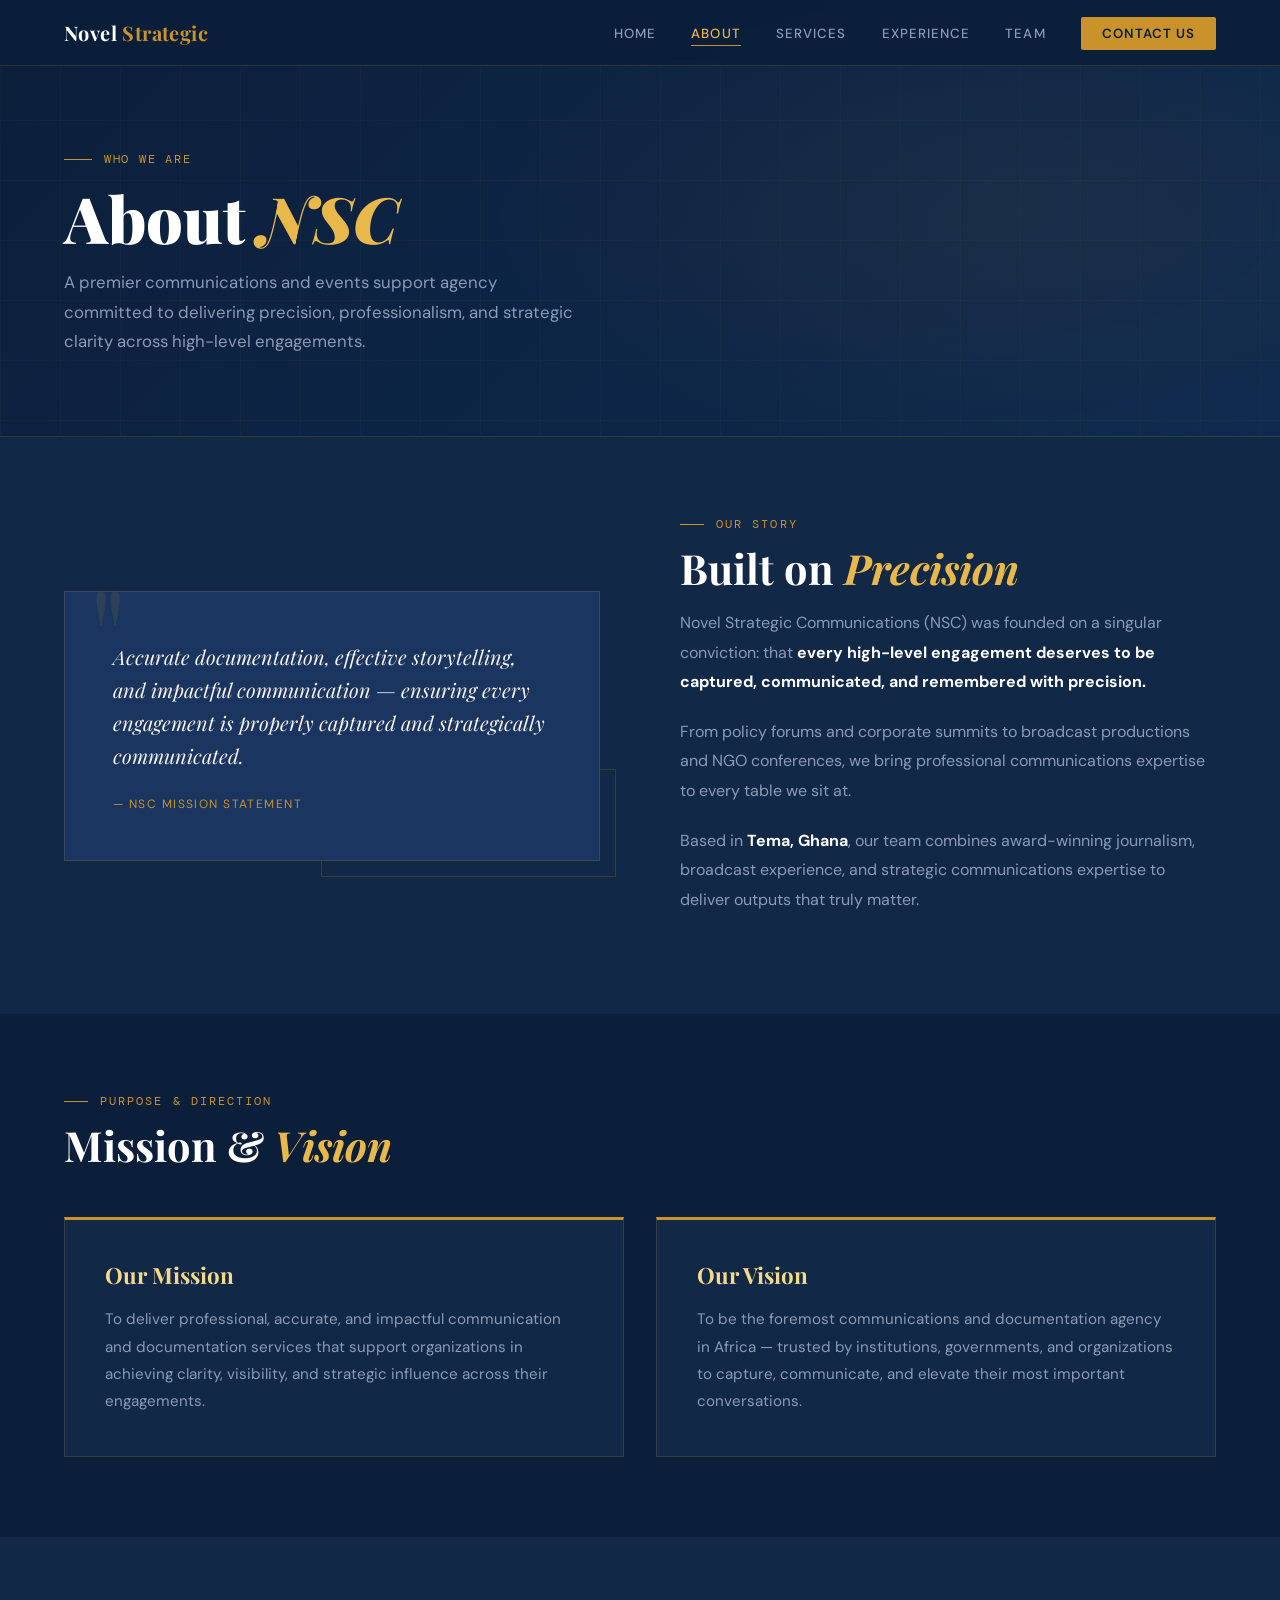
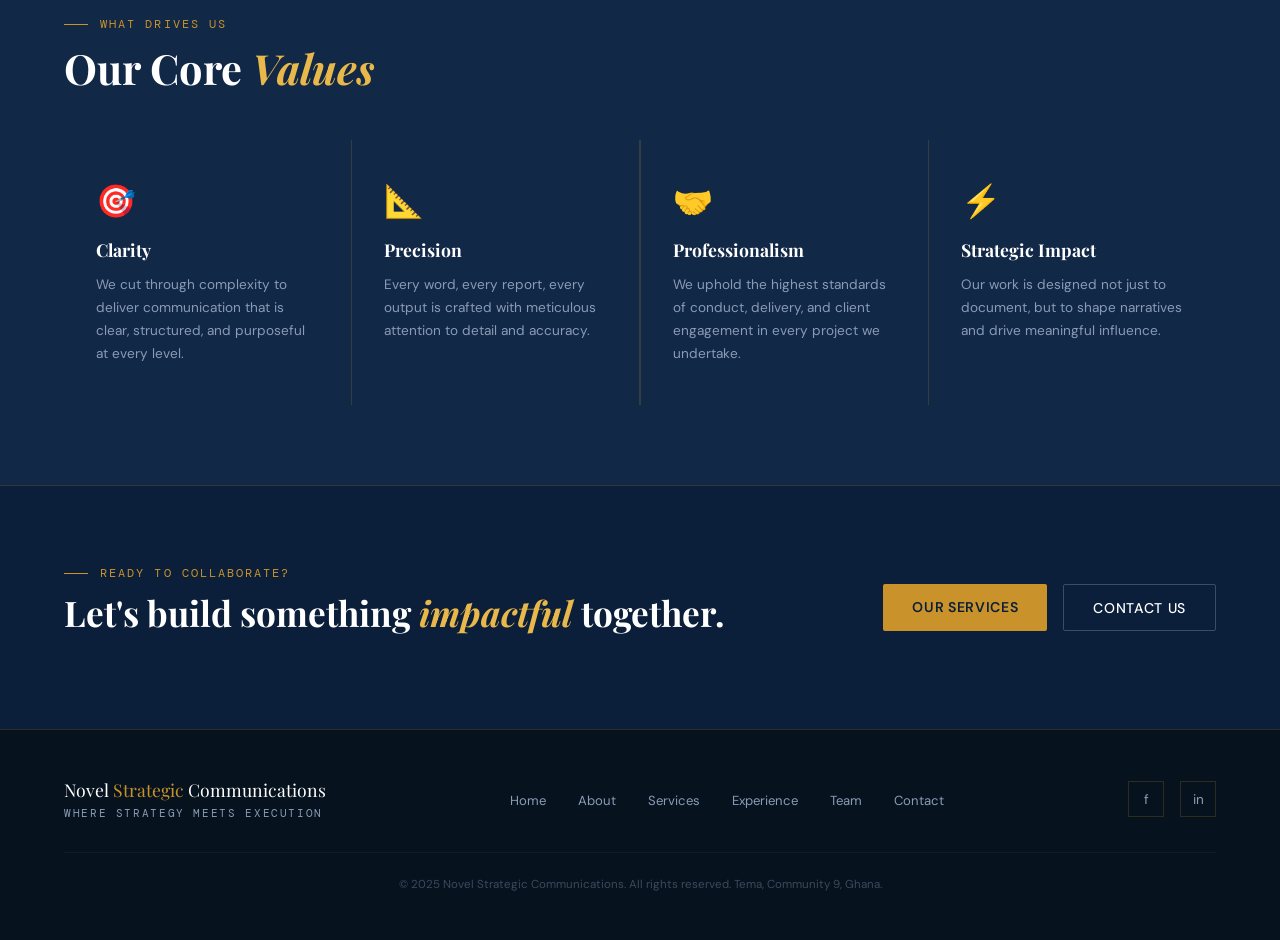
==== about.html @ 2bc81685 "Add files via upload" ====
<!DOCTYPE html>
<html lang="en">
<head>
  <meta charset="UTF-8"/>
  <meta name="viewport" content="width=device-width, initial-scale=1.0"/>
  <title>About – Novel Strategic Communications</title>
  <link rel="stylesheet" href="shared.css"/>
  <style>
    .about-body { background: var(--navy); }

    /* Mission / Story */
    .story-section { padding: 5rem 5%; background: var(--navy-mid); }
    .story-grid {
      display: grid; grid-template-columns: 1fr 1fr; gap: 5rem; align-items: center;
    }
    .story-visual {
      position: relative;
    }
    .story-box {
      background: var(--navy-light);
      border: 1px solid var(--border);
      padding: 3rem; position: relative;
    }
    .story-box::before {
      content: '"'; font-family: 'Playfair Display', serif;
      font-size: 8rem; color: var(--gold); opacity: 0.12;
      position: absolute; top: -1.5rem; left: 1.5rem; line-height: 1;
    }
    .story-quote {
      font-family: 'Playfair Display', serif; font-size: 1.25rem;
      font-style: italic; line-height: 1.65; color: var(--cream); margin-bottom: 1.5rem;
    }
    .story-attr { font-size: 0.75rem; color: var(--gold); letter-spacing: 0.12em; text-transform: uppercase; }
    .story-accent {
      position: absolute; bottom: -1rem; right: -1rem;
      width: 55%; height: 40%; border: 1px solid rgba(201,146,42,0.2); z-index: -1;
    }
    .story-text p { color: var(--text-muted); line-height: 1.85; margin-bottom: 1.25rem; font-size: 1rem; }
    .story-text p strong { color: var(--white); }

    /* Mission / Vision cards */
    .mv-section { padding: 5rem 5%; background: var(--navy); }
    .mv-grid { display: grid; grid-template-columns: 1fr 1fr; gap: 2rem; margin-top: 3rem; }
    .mv-card {
      background: var(--navy-mid); border: 1px solid var(--border);
      border-top: 3px solid var(--gold); padding: 2.5rem;
    }
    .mv-card h3 {
      font-family: 'Playfair Display', serif; font-size: 1.4rem;
      color: var(--gold-pale); margin-bottom: 1rem;
    }
    .mv-card p { font-size: 0.95rem; color: var(--text-muted); line-height: 1.8; }

    /* Values */
    .values-section { padding: 5rem 5%; background: var(--navy-mid); }
    .values-grid {
      display: grid; grid-template-columns: repeat(4, 1fr); gap: 1.5px;
      background: var(--border); margin-top: 3rem;
    }
    .value-card {
      background: var(--navy-mid); padding: 2.5rem 2rem;
      transition: background 0.3s; position: relative; overflow: hidden;
    }
    .value-card::after {
      content: ''; position: absolute; bottom: 0; left: 0;
      width: 0; height: 2px; background: var(--gold); transition: width 0.4s;
    }
    .value-card:hover { background: var(--navy-light); }
    .value-card:hover::after { width: 100%; }
    .value-icon { font-size: 2rem; margin-bottom: 1rem; }
    .value-title {
      font-family: 'Playfair Display', serif; font-size: 1.1rem;
      font-weight: 700; margin-bottom: 0.75rem;
    }
    .value-desc { font-size: 0.85rem; color: var(--text-muted); line-height: 1.7; }

    /* CTA */
    .about-cta {
      padding: 5rem 5%; background: var(--navy);
      display: flex; align-items: center; justify-content: space-between;
      flex-wrap: wrap; gap: 2rem;
      border-top: 1px solid var(--border);
    }
    .about-cta h2 { font-family: 'Playfair Display', serif; font-size: clamp(1.6rem, 3vw, 2.2rem); }

    @media (max-width: 900px) {
      .story-grid, .mv-grid { grid-template-columns: 1fr; gap: 3rem; }
      .values-grid { grid-template-columns: 1fr 1fr; }
    }
    @media (max-width: 600px) {
      .values-grid { grid-template-columns: 1fr; }
    }
  </style>
</head>
<body class="about-body">

<nav id="navbar">
  <a href="index.html" class="nav-logo">Novel <span>Strategic</span></a>
  <ul class="nav-links" id="navLinks">
    <li><a href="index.html">Home</a></li>
    <li><a href="about.html">About</a></li>
    <li><a href="services.html">Services</a></li>
    <li><a href="experience.html">Experience</a></li>
    <li><a href="team.html">Team</a></li>
    <li><a href="contact.html" class="nav-cta">Contact Us</a></li>
  </ul>
  <div class="hamburger" id="hamburger" onclick="toggleMenu()">
    <span></span><span></span><span></span>
  </div>
</nav>

<div class="page-banner">
  <div class="page-banner-grid"></div>
  <div class="page-banner-inner">
    <div class="page-eyebrow">Who We Are</div>
    <h1>About <em>NSC</em></h1>
    <p>A premier communications and events support agency committed to delivering precision, professionalism, and strategic clarity across high-level engagements.</p>
  </div>
</div>

<!-- STORY -->
<div class="story-section">
  <div class="story-grid reveal">
    <div class="story-visual">
      <div class="story-box">
        <p class="story-quote">Accurate documentation, effective storytelling, and impactful communication — ensuring every engagement is properly captured and strategically communicated.</p>
        <div class="story-attr">— NSC Mission Statement</div>
      </div>
      <div class="story-accent"></div>
    </div>
    <div class="story-text">
      <div class="section-label">Our Story</div>
      <h2>Built on <em>Precision</em></h2>
      <p>Novel Strategic Communications (NSC) was founded on a singular conviction: that <strong>every high-level engagement deserves to be captured, communicated, and remembered with precision.</strong></p>
      <p>From policy forums and corporate summits to broadcast productions and NGO conferences, we bring professional communications expertise to every table we sit at.</p>
      <p>Based in <strong>Tema, Ghana</strong>, our team combines award-winning journalism, broadcast experience, and strategic communications expertise to deliver outputs that truly matter.</p>
    </div>
  </div>
</div>

<!-- MISSION / VISION -->
<div class="mv-section">
  <div class="reveal">
    <div class="section-label">Purpose & Direction</div>
    <h2>Mission &amp; <em>Vision</em></h2>
  </div>
  <div class="mv-grid reveal">
    <div class="mv-card">
      <h3>Our Mission</h3>
      <p>To deliver professional, accurate, and impactful communication and documentation services that support organizations in achieving clarity, visibility, and strategic influence across their engagements.</p>
    </div>
    <div class="mv-card">
      <h3>Our Vision</h3>
      <p>To be the foremost communications and documentation agency in Africa — trusted by institutions, governments, and organizations to capture, communicate, and elevate their most important conversations.</p>
    </div>
  </div>
</div>

<!-- VALUES -->
<div class="values-section">
  <div class="reveal">
    <div class="section-label">What Drives Us</div>
    <h2>Our Core <em>Values</em></h2>
  </div>
  <div class="values-grid reveal">
    <div class="value-card">
      <div class="value-icon">🎯</div>
      <div class="value-title">Clarity</div>
      <p class="value-desc">We cut through complexity to deliver communication that is clear, structured, and purposeful at every level.</p>
    </div>
    <div class="value-card">
      <div class="value-icon">📐</div>
      <div class="value-title">Precision</div>
      <p class="value-desc">Every word, every report, every output is crafted with meticulous attention to detail and accuracy.</p>
    </div>
    <div class="value-card">
      <div class="value-icon">🤝</div>
      <div class="value-title">Professionalism</div>
      <p class="value-desc">We uphold the highest standards of conduct, delivery, and client engagement in every project we undertake.</p>
    </div>
    <div class="value-card">
      <div class="value-icon">⚡</div>
      <div class="value-title">Strategic Impact</div>
      <p class="value-desc">Our work is designed not just to document, but to shape narratives and drive meaningful influence.</p>
    </div>
  </div>
</div>

<!-- CTA -->
<div class="about-cta reveal">
  <div>
    <div class="section-label">Ready to Collaborate?</div>
    <h2>Let's build something <em>impactful</em> together.</h2>
  </div>
  <div style="display:flex;gap:1rem;flex-wrap:wrap;">
    <a href="services.html" class="btn-primary">Our Services</a>
    <a href="contact.html" class="btn-ghost">Contact Us</a>
  </div>
</div>

<footer>
  <div class="footer-inner">
    <div>
      <div class="footer-brand">Novel <span>Strategic</span> Communications</div>
      <div class="footer-tagline">Where Strategy Meets Execution</div>
    </div>
    <ul class="footer-links">
      <li><a href="index.html">Home</a></li>
      <li><a href="about.html">About</a></li>
      <li><a href="services.html">Services</a></li>
      <li><a href="experience.html">Experience</a></li>
      <li><a href="team.html">Team</a></li>
      <li><a href="contact.html">Contact</a></li>
    </ul>
    <div class="footer-social">
      <a href="#" class="social-btn">f</a>
      <a href="#" class="social-btn">in</a>
    </div>
  </div>
  <p class="footer-copy">© 2025 Novel Strategic Communications. All rights reserved. Tema, Community 9, Ghana.</p>
</footer>

<script src="shared.js"></script>
</body>
</html>
---- shared.css ----
@import url('https://fonts.googleapis.com/css2?family=Playfair+Display:ital,wght@0,400;0,700;0,900;1,400&family=DM+Sans:wght@300;400;500;600&family=DM+Mono:wght@400;500&display=swap');

:root {
  --navy: #0B1F3A;
  --navy-mid: #122847;
  --navy-light: #1a3560;
  --gold: #C9922A;
  --gold-light: #E8B84B;
  --gold-pale: #F5D98A;
  --cream: #F7F3EC;
  --white: #FFFFFF;
  --text-muted: #8A9BB5;
  --border: rgba(201,146,42,0.2);
}

*, *::before, *::after { box-sizing: border-box; margin: 0; padding: 0; }
html { scroll-behavior: smooth; }
body {
  background: var(--navy);
  color: var(--white);
  font-family: 'DM Sans', sans-serif;
  font-weight: 400;
  overflow-x: hidden;
}

/* ── NAV ── */
nav {
  position: fixed; top: 0; left: 0; right: 0; z-index: 100;
  display: flex; align-items: center; justify-content: space-between;
  padding: 1.2rem 5%;
  background: rgba(11,31,58,0.95);
  backdrop-filter: blur(12px);
  border-bottom: 1px solid var(--border);
  transition: padding 0.3s;
}
.nav-logo {
  font-family: 'Playfair Display', serif;
  font-size: 1.25rem; font-weight: 700;
  color: var(--white); text-decoration: none;
  letter-spacing: 0.02em;
}
.nav-logo span { color: var(--gold); }
.nav-links { display: flex; gap: 2.2rem; list-style: none; }
.nav-links a {
  color: var(--text-muted); text-decoration: none;
  font-size: 0.83rem; font-weight: 500;
  letter-spacing: 0.08em; text-transform: uppercase;
  transition: color 0.2s;
  padding-bottom: 3px;
  border-bottom: 1px solid transparent;
}
.nav-links a:hover { color: var(--gold-light); }
.nav-links a.active {
  color: var(--gold-light);
  border-bottom-color: var(--gold);
}
.nav-cta {
  background: var(--gold) !important;
  color: var(--navy) !important;
  padding: 0.5rem 1.3rem !important;
  border-radius: 2px;
  font-weight: 600 !important;
  border-bottom: none !important;
  transition: background 0.2s !important;
}
.nav-cta:hover { background: var(--gold-light) !important; }
.hamburger { display: none; flex-direction: column; gap: 5px; cursor: pointer; }
.hamburger span { display: block; width: 24px; height: 2px; background: var(--white); transition: all 0.3s; }

/* ── PAGE HERO BANNER ── */
.page-banner {
  padding: 9rem 5% 5rem;
  background:
    radial-gradient(ellipse 60% 80% at 80% 50%, rgba(201,146,42,0.07) 0%, transparent 70%),
    linear-gradient(135deg, var(--navy) 0%, #0e2a4f 100%);
  position: relative; overflow: hidden;
  border-bottom: 1px solid var(--border);
}
.page-banner-grid {
  position: absolute; inset: 0;
  background-image:
    linear-gradient(rgba(201,146,42,0.04) 1px, transparent 1px),
    linear-gradient(90deg, rgba(201,146,42,0.04) 1px, transparent 1px);
  background-size: 60px 60px;
}
.page-banner-inner { position: relative; z-index: 2; max-width: 680px; }
.page-eyebrow {
  display: inline-flex; align-items: center; gap: 0.75rem;
  font-family: 'DM Mono', monospace; font-size: 0.72rem;
  color: var(--gold); letter-spacing: 0.15em; text-transform: uppercase;
  margin-bottom: 1rem;
}
.page-eyebrow::before {
  content: ''; display: block; width: 28px; height: 1px; background: var(--gold);
}
.page-banner h1 {
  font-family: 'Playfair Display', serif;
  font-size: clamp(2.4rem, 5vw, 4rem);
  font-weight: 900; line-height: 1.08;
  margin-bottom: 1rem;
}
.page-banner h1 em { font-style: italic; color: var(--gold-light); }
.page-banner p {
  font-size: 1.05rem; color: var(--text-muted); line-height: 1.75;
  max-width: 520px;
}

/* ── SHARED LAYOUT ── */
.page-content { padding: 5rem 5%; }
.section-label {
  font-family: 'DM Mono', monospace; font-size: 0.72rem;
  color: var(--gold); letter-spacing: 0.18em; text-transform: uppercase;
  margin-bottom: 0.75rem;
  display: flex; align-items: center; gap: 0.75rem;
}
.section-label::before { content: ''; display: block; width: 24px; height: 1px; background: var(--gold); }
h2 {
  font-family: 'Playfair Display', serif;
  font-size: clamp(1.8rem, 3.5vw, 2.6rem);
  font-weight: 700; line-height: 1.15; margin-bottom: 1rem;
}
h2 em { font-style: italic; color: var(--gold-light); }
.section-intro { font-size: 1rem; color: var(--text-muted); max-width: 520px; line-height: 1.75; }
.btn-primary {
  background: var(--gold); color: var(--navy);
  padding: 0.85rem 1.8rem; border-radius: 2px;
  font-weight: 600; font-size: 0.88rem;
  text-decoration: none; letter-spacing: 0.05em; text-transform: uppercase;
  transition: all 0.2s; display: inline-block;
}
.btn-primary:hover { background: var(--gold-light); transform: translateY(-1px); }
.btn-ghost {
  border: 1px solid rgba(255,255,255,0.2); color: var(--white);
  padding: 0.85rem 1.8rem; border-radius: 2px;
  font-weight: 500; font-size: 0.88rem;
  text-decoration: none; letter-spacing: 0.05em; text-transform: uppercase;
  transition: all 0.2s; display: inline-block;
}
.btn-ghost:hover { border-color: var(--gold); color: var(--gold); }

/* ── REVEAL ── */
.reveal { opacity: 0; transform: translateY(24px); transition: opacity 0.7s ease, transform 0.7s ease; }
.reveal.visible { opacity: 1; transform: translateY(0); }

/* ── FOOTER ── */
footer {
  background: #06131F; padding: 3rem 5%;
  border-top: 1px solid var(--border);
}
.footer-inner {
  display: flex; justify-content: space-between; align-items: center;
  flex-wrap: wrap; gap: 1.5rem;
}
.footer-brand { font-family: 'Playfair Display', serif; font-size: 1.1rem; color: var(--white); }
.footer-brand span { color: var(--gold); }
.footer-tagline {
  font-family: 'DM Mono', monospace; font-size: 0.68rem;
  color: var(--text-muted); letter-spacing: 0.15em; text-transform: uppercase; margin-top: 0.3rem;
}
.footer-links { display: flex; gap: 2rem; list-style: none; }
.footer-links a { color: var(--text-muted); text-decoration: none; font-size: 0.82rem; transition: color 0.2s; }
.footer-links a:hover { color: var(--gold); }
.footer-social { display: flex; gap: 1rem; }
.social-btn {
  width: 36px; height: 36px; border: 1px solid var(--border);
  display: flex; align-items: center; justify-content: center;
  color: var(--text-muted); text-decoration: none; font-size: 0.85rem;
  transition: all 0.2s;
}
.social-btn:hover { border-color: var(--gold); color: var(--gold); }
.footer-copy {
  width: 100%; text-align: center; font-size: 0.72rem;
  color: rgba(138,155,181,0.4); margin-top: 2rem;
  padding-top: 1.5rem; border-top: 1px solid rgba(255,255,255,0.04);
}

/* ── MOBILE ── */
@media (max-width: 900px) {
  .nav-links {
    display: none; position: fixed;
    top: 0; left: 0; right: 0;
    background: var(--navy);
    flex-direction: column; padding: 5rem 5% 3rem;
    gap: 1.5rem; border-bottom: 1px solid var(--border);
  }
  .nav-links.open { display: flex; }
  .nav-links a { font-size: 1rem; }
  .hamburger { display: flex; }
  .footer-inner { flex-direction: column; align-items: flex-start; }
  .footer-links { flex-wrap: wrap; gap: 1rem; }
}
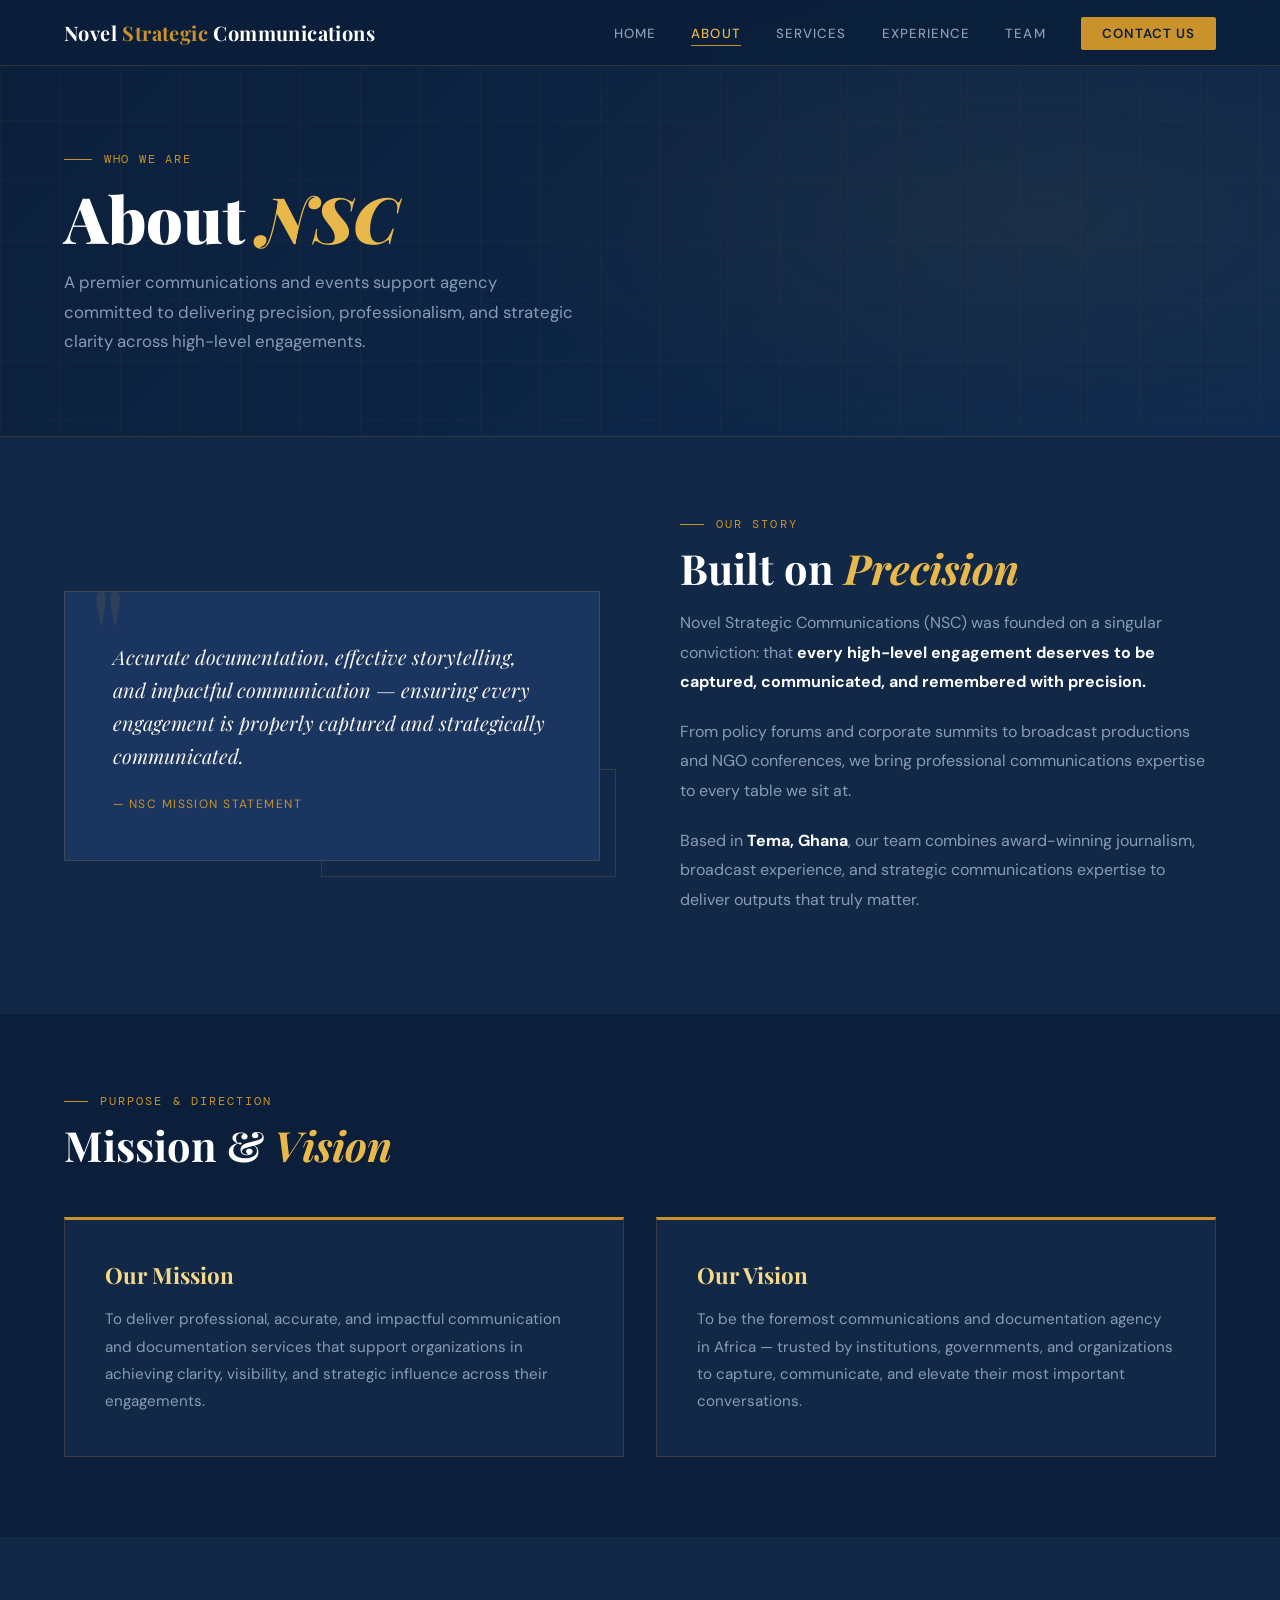
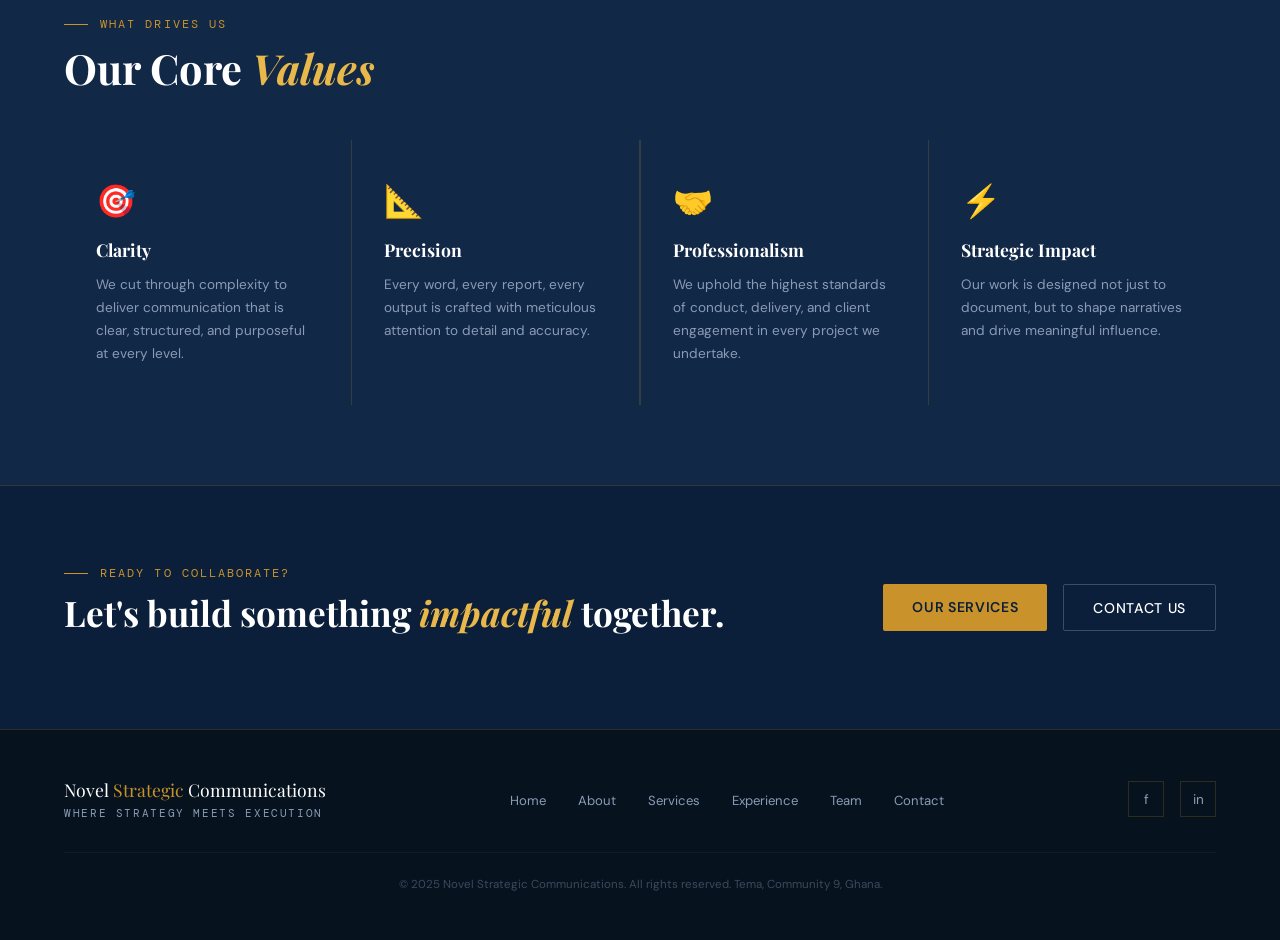
==== commit 3778b666: "Update about.html" ====
--- a/about.html
+++ b/about.html
@@ -95,7 +95,7 @@
 <body class="about-body">
 
 <nav id="navbar">
-  <a href="index.html" class="nav-logo">Novel <span>Strategic</span></a>
+  <a href="index.html" class="nav-logo">Novel <span>Strategic</span> Communications</a>
   <ul class="nav-links" id="navLinks">
     <li><a href="index.html">Home</a></li>
     <li><a href="about.html">About</a></li>
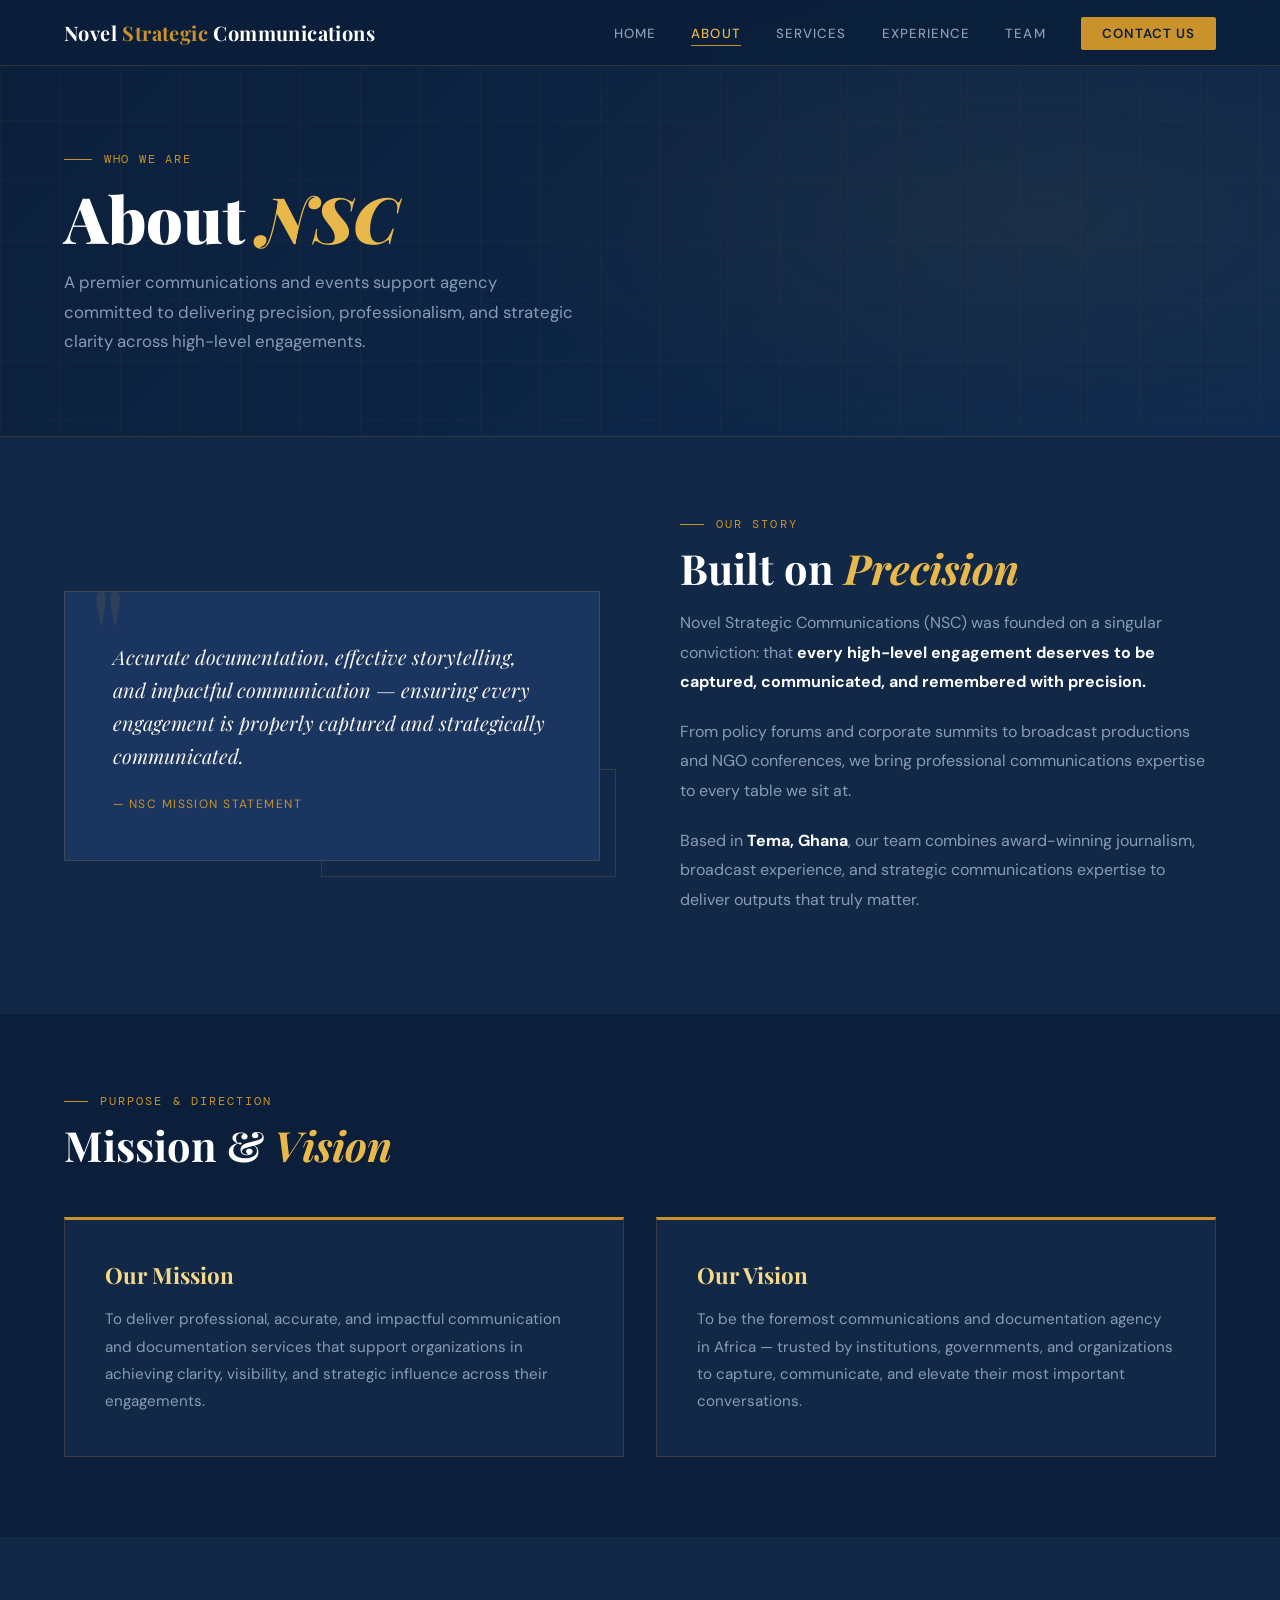
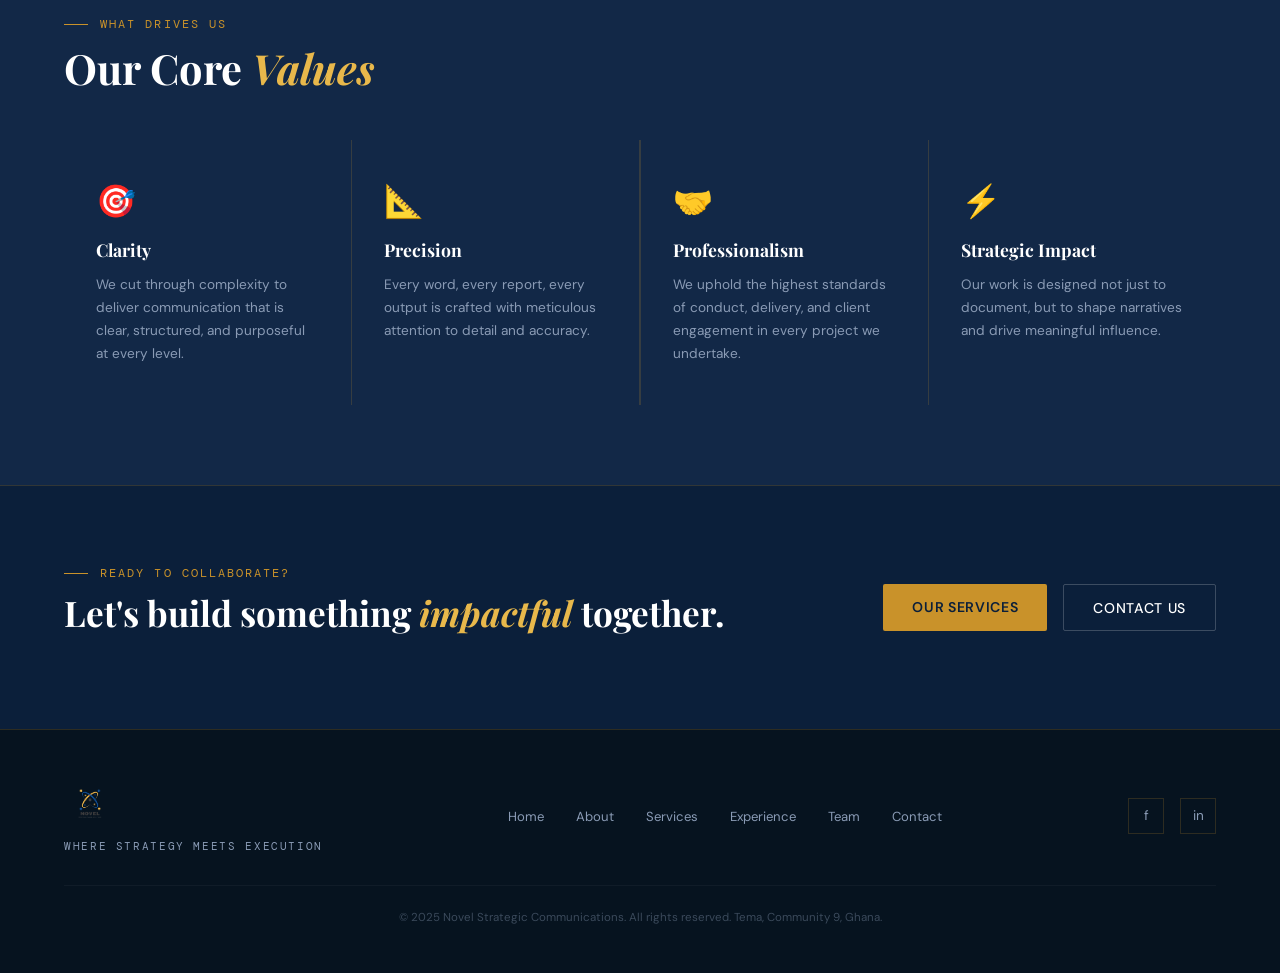
==== commit cd8a95f9: "Update about.html footer" ====
--- a/about.html
+++ b/about.html
@@ -201,7 +201,7 @@
 <footer>
   <div class="footer-inner">
     <div>
-      <div class="footer-brand">Novel <span>Strategic</span> Communications</div>
+      <div class="footer-brand"><img src="logo.png" alt="Novel Strategic Communications" style="height:52px;width:auto;filter:brightness(1.1);"></div>
       <div class="footer-tagline">Where Strategy Meets Execution</div>
     </div>
     <ul class="footer-links">
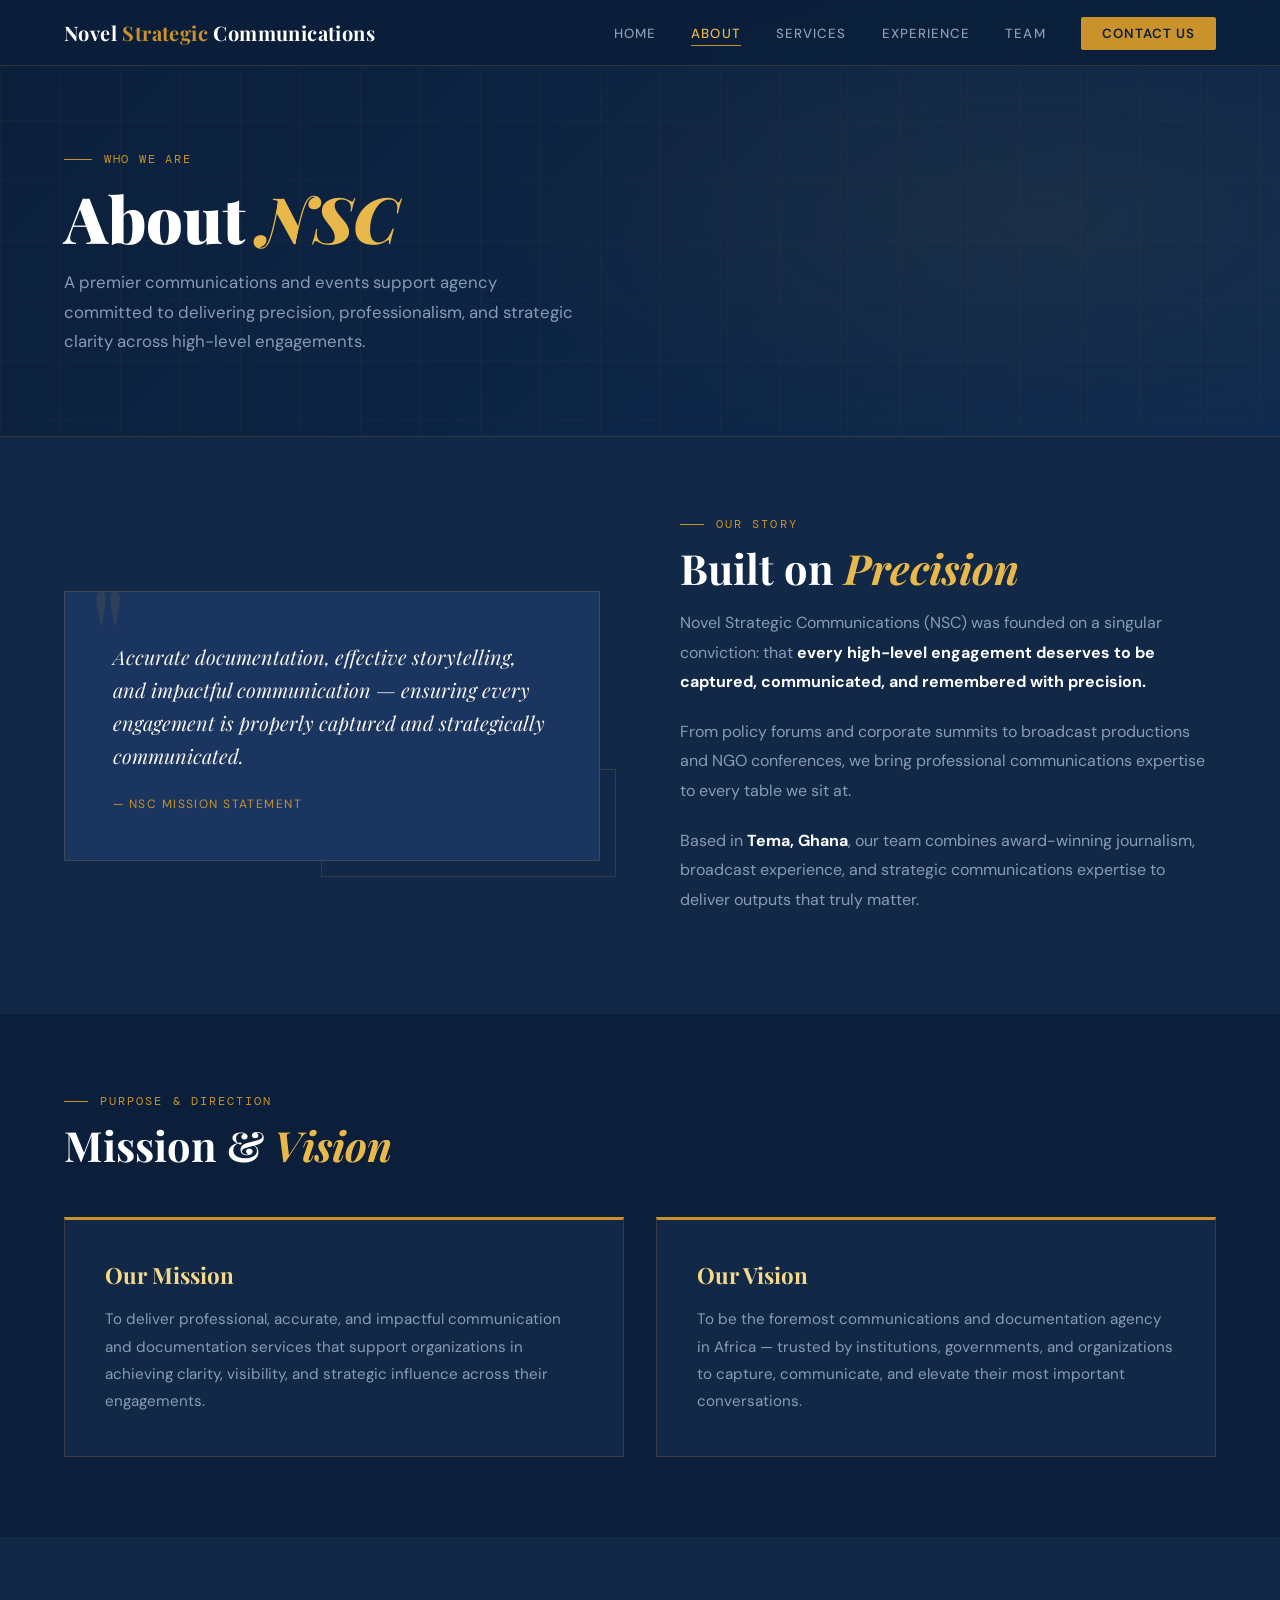
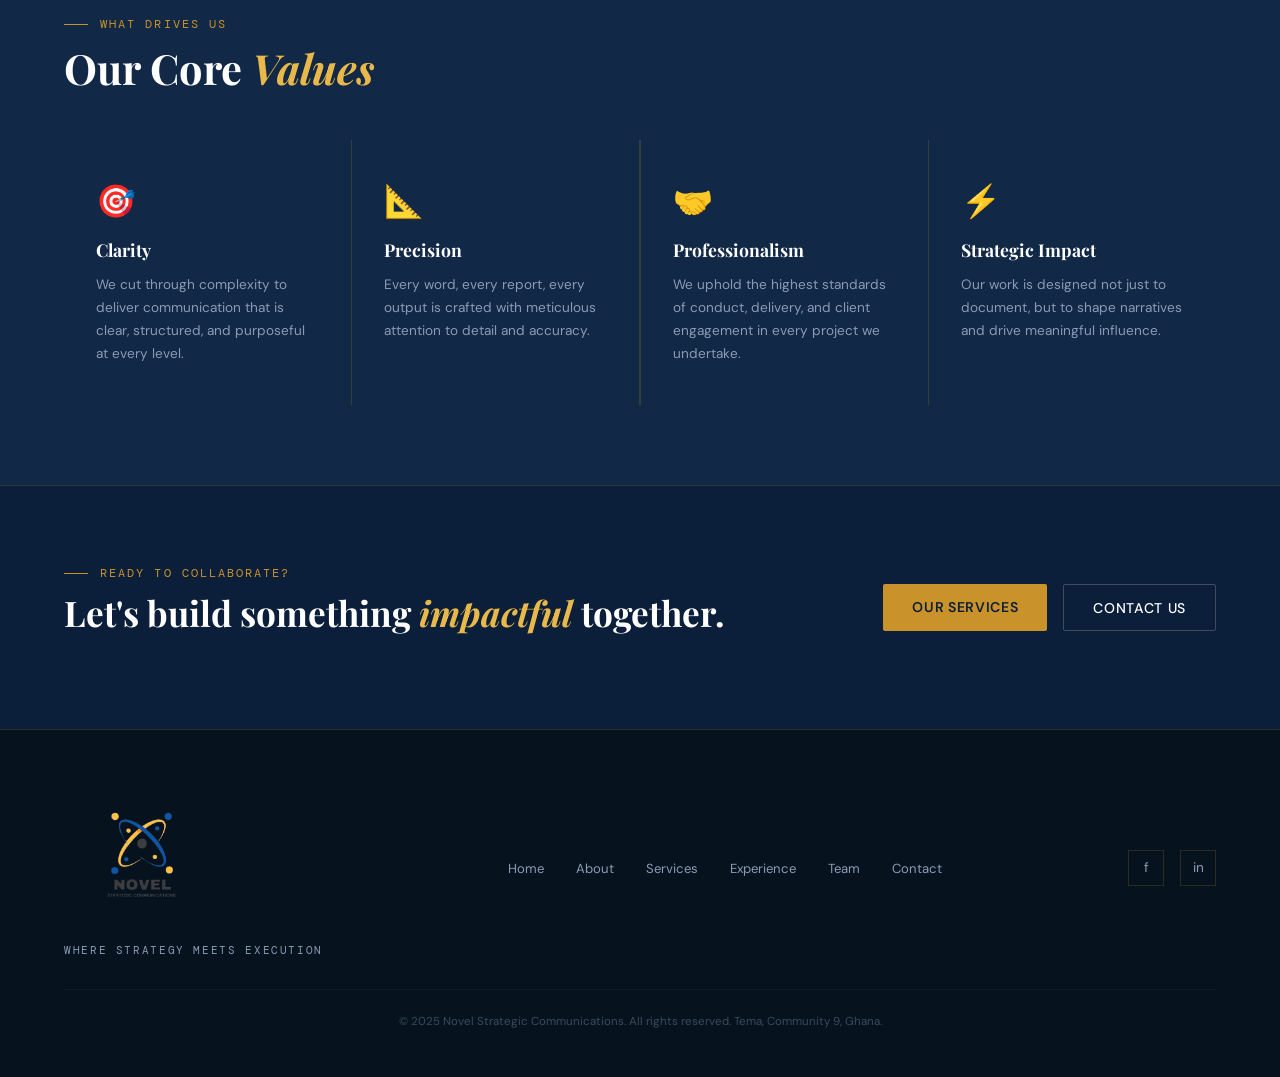
==== commit 9d40d53f: "Update about.html footer" ====
--- a/about.html
+++ b/about.html
@@ -201,7 +201,7 @@
 <footer>
   <div class="footer-inner">
     <div>
-      <div class="footer-brand"><img src="logo.png" alt="Novel Strategic Communications" style="height:52px;width:auto;filter:brightness(1.1);"></div>
+      <div class="footer-brand"><img src="logo.png" alt="Novel Strategic Communications" style="height:156px;width:auto;filter:brightness(1.1);"></div>
       <div class="footer-tagline">Where Strategy Meets Execution</div>
     </div>
     <ul class="footer-links">
